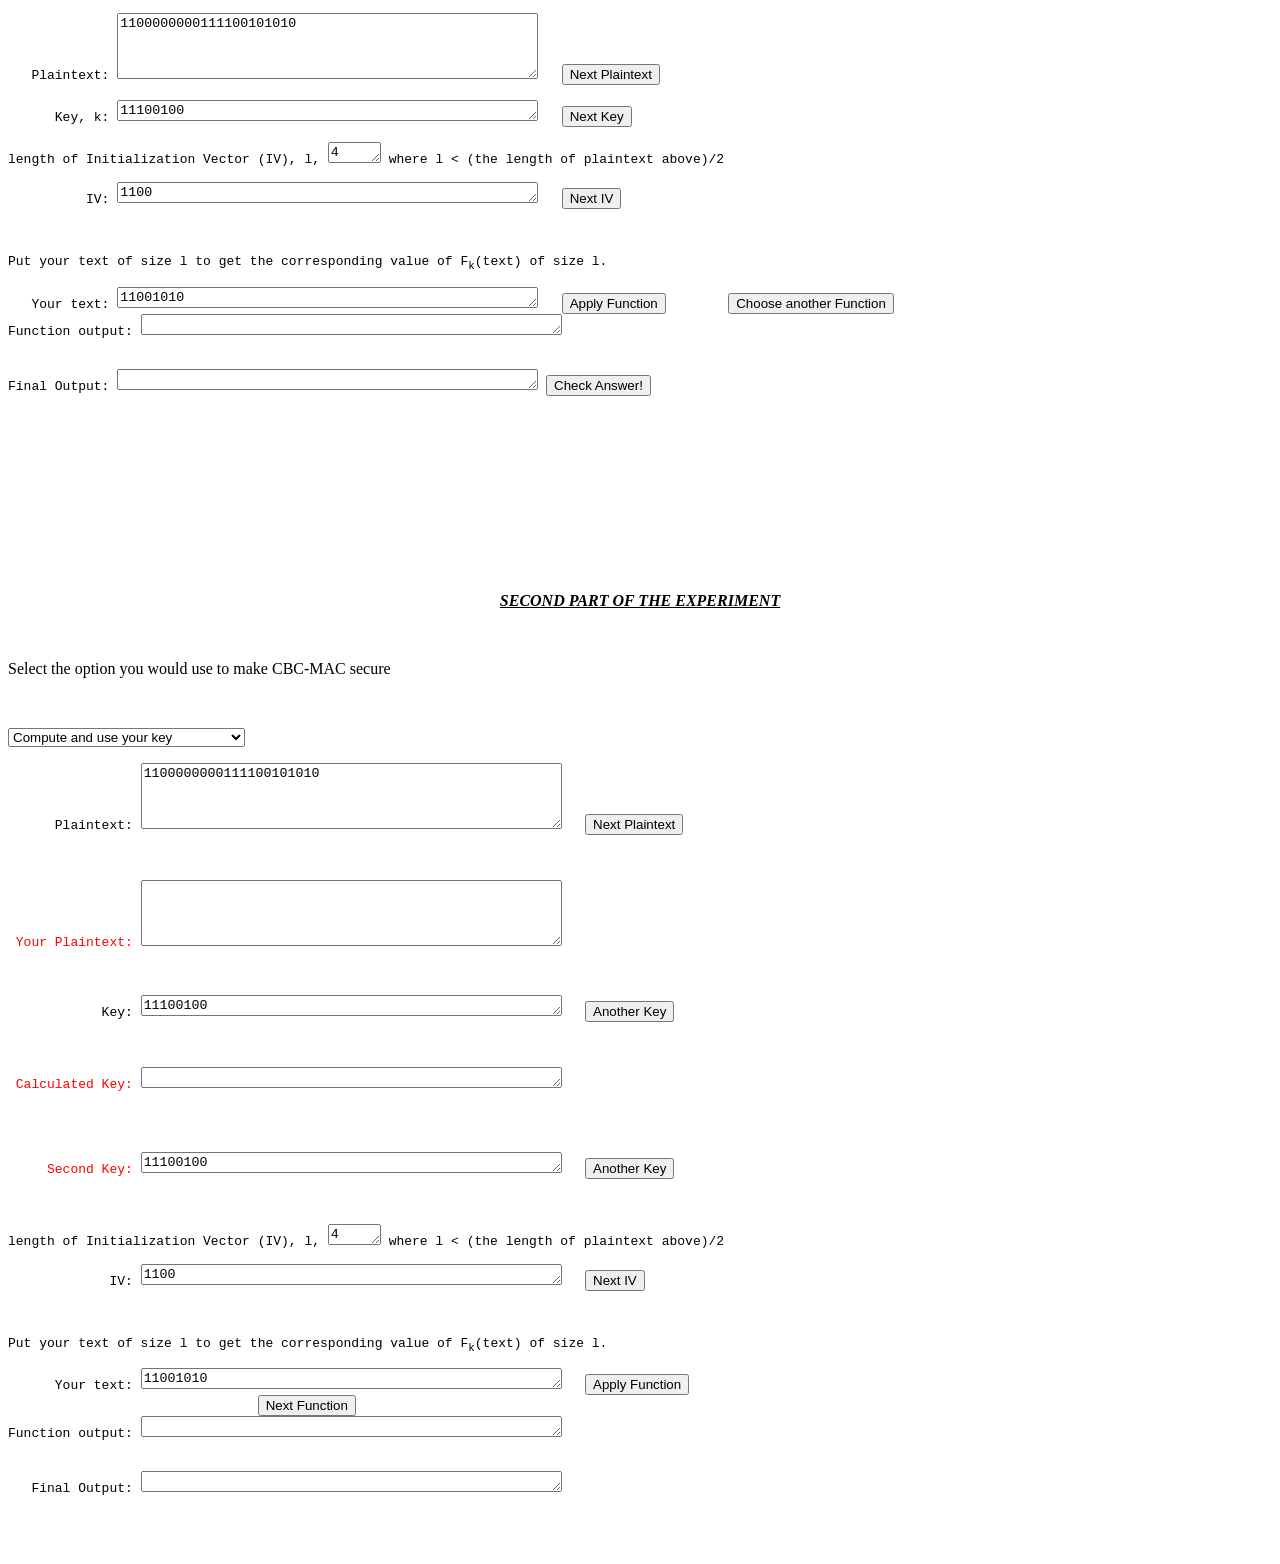
==== simulation/index.html @ 1a877407 "https://virtual-labs.github.io/virtual-labs/exp-message-authentication-codes-iiith click on the link" ====
<!DOCTYPE html>
<html>
<head>
	<!-- Add CSS at the head of HTML file -->
    <link rel="stylesheet" href="./css/main.css">
</head>
<body>
		<!-- Your code goes here-->

<div class="content" id="experiment-article-section-4-content">
                            <pre>   Plaintext: <textarea cols="50" id="plaintext" name="plaintext" readonly="readonly" rows="4">1100000000111100101010</textarea>   <input name="changePlainText" onclick="next_plain_text()" type="button" value="Next Plaintext"/> <br/>
      Key, k: <textarea cols="50" id="key" name="key" readonly="readonly" rows="1">11100100</textarea>   <input name="changeKey" onclick="next_key()" type="button" value="Next Key"/><br/>
length of Initialization Vector (IV), l, <textarea cols="4" id="l" name="l" rows="1">4</textarea> where l &lt; (the length of plaintext above)/2 <br/>
          IV: <textarea cols="50" id="iv" name="iv" readonly="readonly" rows="1">1100</textarea>   <input name="changeIV" onclick="next_IV()" type="button" value="Next IV"/><br/><br/><br/>
Put your text of size l to get the corresponding value of F<sub>k</sub>(text) of size l.<br/>
   Your text: <textarea cols="50" id="usertext" name="usertext" rows="1">11001010</textarea>   <input name="applyFunction" onclick="apply_function()" type="button" value="Apply Function"/>        <input name="nextFunction" onclick="next_function()" type="button" value="Choose another Function"/>
Function output: <textarea cols="50" id="functionvalue" name="functionvalue" readonly="readonly" rows="1"></textarea><br/><br/>
Final Output: <textarea cols="50" id="outputarea" name="output" rows="1"></textarea> <input name="checkAnswer" onclick="CheckAnswer()" type="button" value="Check Answer!"/>
<br/><br/><br/><br/><br/><br/><br/><br/><br/><br/><br/><br/></pre>
                            <p style="font-weight: bold; text-decoration: underline; font-style: italic; text-align: center;">SECOND PART OF THE EXPERIMENT</p>
                            <br/>
                            <pre></pre>
                            <p>Select the option you would use to make CBC-MAC secure </p>
                            <br/>
                            <p>
                                <select id="secureOptions" onchange="select();">
                                    <option selected="selected" value="key">Compute and use your key</option>
                                    <option value="length">Prepend the message with its length</option>
                                    <option value="keys">Two keys</option>
                                </select>
                            </p>
                            <pre>      Plaintext: <textarea cols="50" id="plaintext" name="plaintext" readonly="readonly" rows="4">1100000000111100101010</textarea>   <input name="changePlainText" onclick="next_plain_text()" type="button" value="Next Plaintext"/> <br/>
   <div id="user_message" style="color: red;">
 Your Plaintext: <textarea cols="50" id="plaintext" name="plaintext" rows="4"></textarea> <br/>
    <br/></div>
            Key: <textarea cols="50" id="key" name="key" readonly="readonly" rows="1">11100100</textarea>   <input name="changeKey" onclick="next_key()" type="button" value="Another Key"/><br/>
	<div id="userKey" style="color: red;">
 Calculated Key: <textarea cols="50" id="key" name="key" rows="1"></textarea> <br/> <br/></div>
	<div id="key_generated2" style="color: red;">
     Second Key: <textarea cols="50" id="key2" name="key2" readonly="readonly" rows="1">11100100</textarea>   <input onclick="next_key2()" type="button" value="Another Key"/><br/> <br/></div>

length of Initialization Vector (IV), l, <textarea cols="4" id="l" name="l" rows="1">4</textarea> where l &lt; (the length of plaintext above)/2 <br/>
             IV: <textarea cols="50" id="iv" name="iv" readonly="readonly" rows="1">1100</textarea>   <input name="changeIV" onclick="next_IV()" type="button" value="Next IV"/><br/><br/><br/>
Put your text of size l to get the corresponding value of F<sub>k</sub>(text) of size l.<br/>
      Your text: <textarea cols="50" id="usertext" name="usertext" rows="1">11001010</textarea>   <input name="applyFunction" onclick="apply_function()" type="button" value="Apply Function"/>
                                <input name="nextFunction" onclick="next_function()" type="button" value="Next Function"/>
Function output: <textarea cols="50" id="functionvalue" name="functionvalue" readonly="readonly" rows="1"></textarea><br/><br/>
   Final Output: <textarea cols="50" id="outputarea" name="output" rows="1"></textarea>

                <br/>
                        </div>
		
	<!-- Add JS at the bottom of HTML file --> 
        <script src="./js/main.js"></script>
<script src="../assets/js/iframeResize.js"></script></body>
</html>
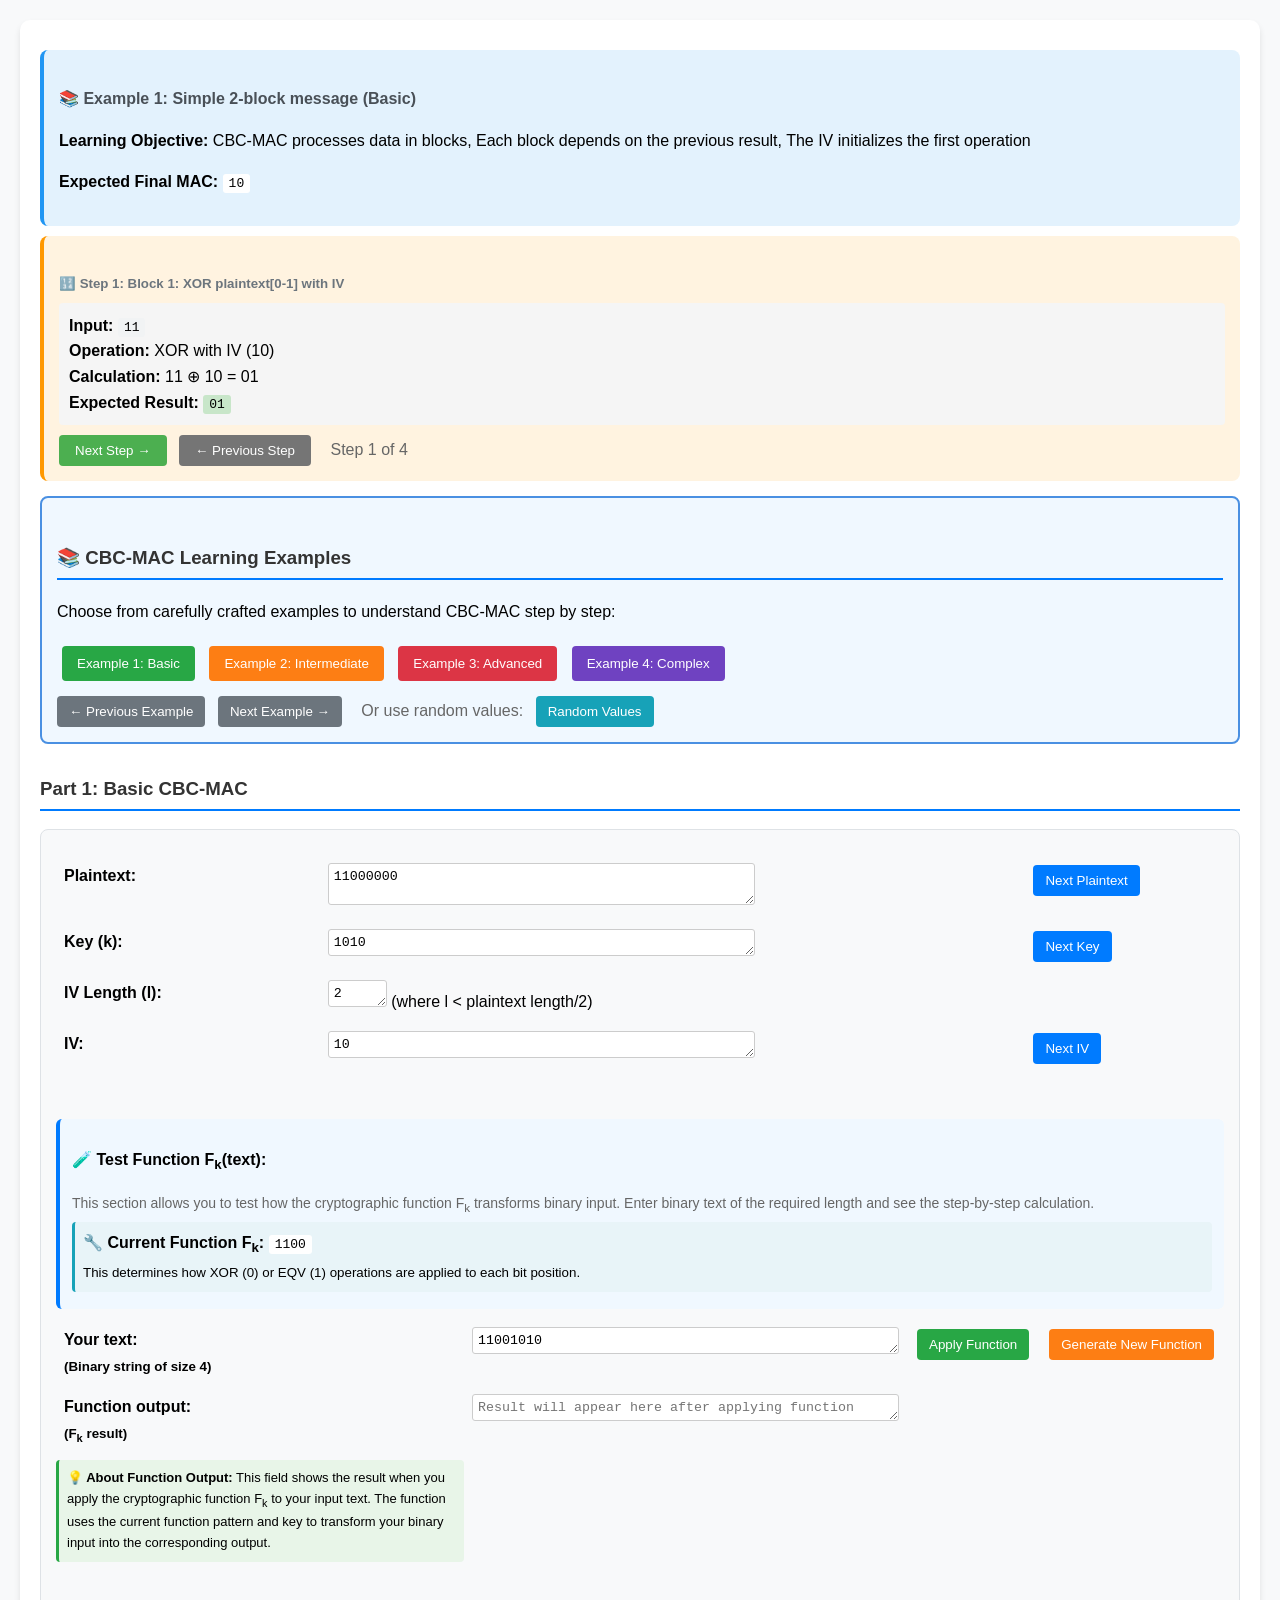
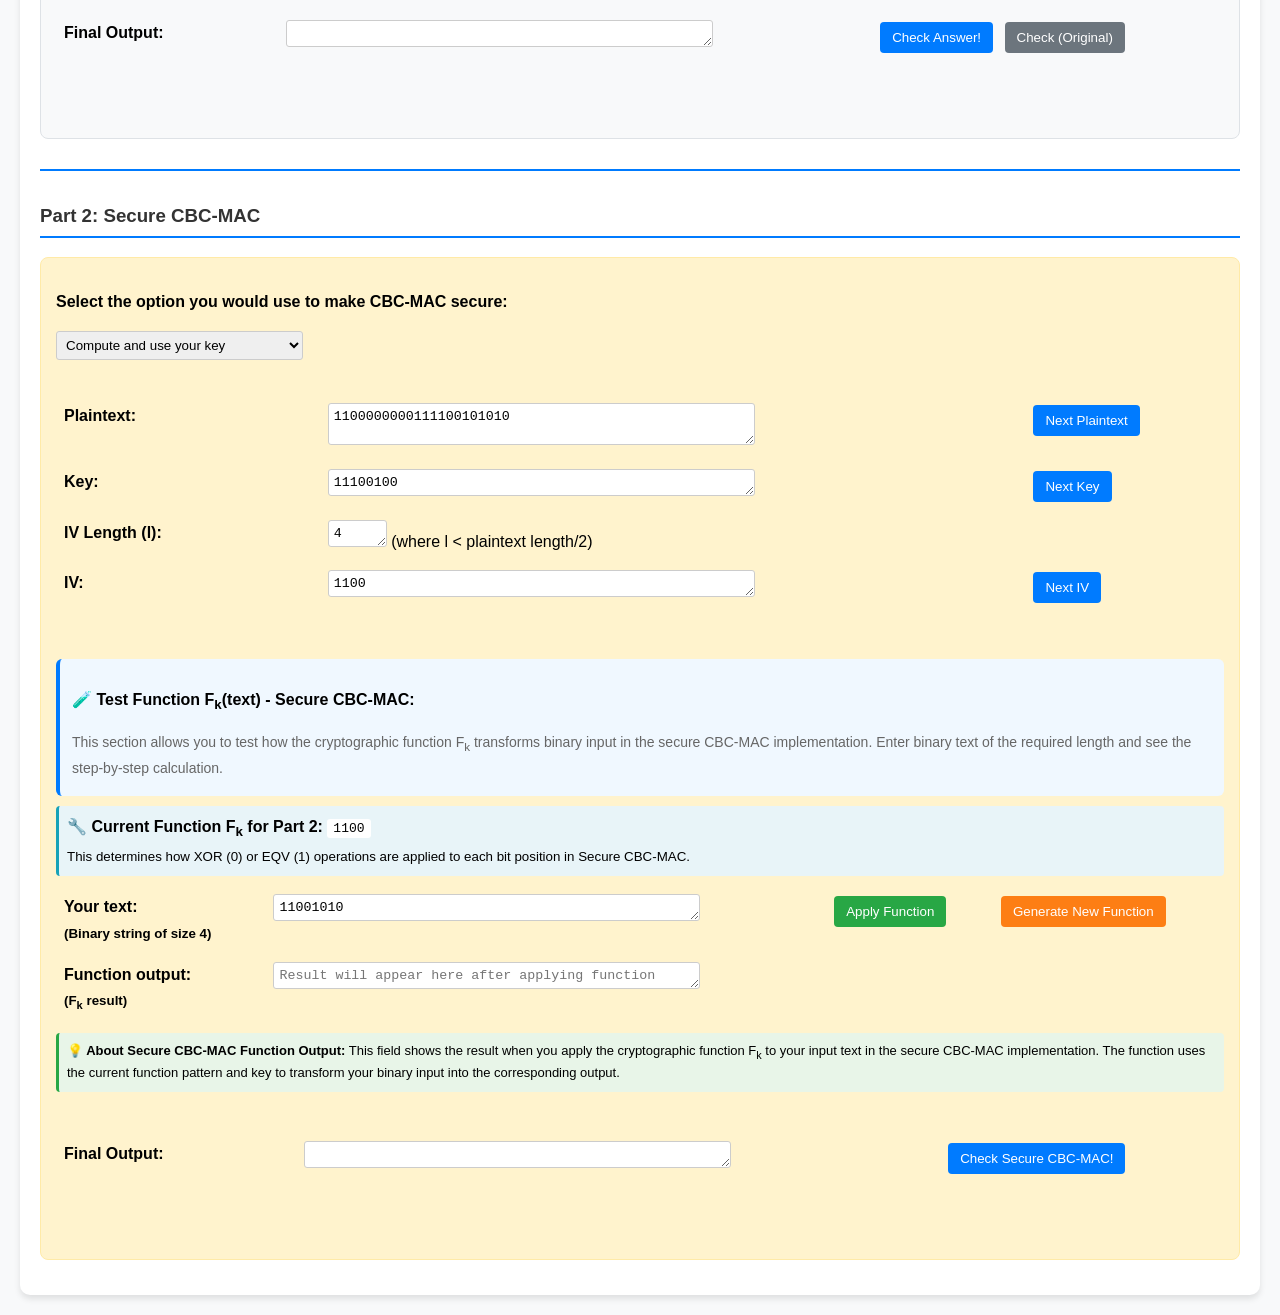
==== commit 114d7be9: "https://virtual-labs.github.io/exp-message-authentication-codes-iiith click on the link to test your" ====
--- a/simulation/index.html
+++ b/simulation/index.html
@@ -1,56 +1,600 @@
 <!DOCTYPE html>
 <html>
-<head>
-	<!-- Add CSS at the head of HTML file -->
-    <link rel="stylesheet" href="./css/main.css">
-</head>
-<body>
-		<!-- Your code goes here-->
-
-<div class="content" id="experiment-article-section-4-content">
-                            <pre>   Plaintext: <textarea cols="50" id="plaintext" name="plaintext" readonly="readonly" rows="4">1100000000111100101010</textarea>   <input name="changePlainText" onclick="next_plain_text()" type="button" value="Next Plaintext"/> <br/>
-      Key, k: <textarea cols="50" id="key" name="key" readonly="readonly" rows="1">11100100</textarea>   <input name="changeKey" onclick="next_key()" type="button" value="Next Key"/><br/>
-length of Initialization Vector (IV), l, <textarea cols="4" id="l" name="l" rows="1">4</textarea> where l &lt; (the length of plaintext above)/2 <br/>
-          IV: <textarea cols="50" id="iv" name="iv" readonly="readonly" rows="1">1100</textarea>   <input name="changeIV" onclick="next_IV()" type="button" value="Next IV"/><br/><br/><br/>
-Put your text of size l to get the corresponding value of F<sub>k</sub>(text) of size l.<br/>
-   Your text: <textarea cols="50" id="usertext" name="usertext" rows="1">11001010</textarea>   <input name="applyFunction" onclick="apply_function()" type="button" value="Apply Function"/>        <input name="nextFunction" onclick="next_function()" type="button" value="Choose another Function"/>
-Function output: <textarea cols="50" id="functionvalue" name="functionvalue" readonly="readonly" rows="1"></textarea><br/><br/>
-Final Output: <textarea cols="50" id="outputarea" name="output" rows="1"></textarea> <input name="checkAnswer" onclick="CheckAnswer()" type="button" value="Check Answer!"/>
-<br/><br/><br/><br/><br/><br/><br/><br/><br/><br/><br/><br/></pre>
-                            <p style="font-weight: bold; text-decoration: underline; font-style: italic; text-align: center;">SECOND PART OF THE EXPERIMENT</p>
-                            <br/>
-                            <pre></pre>
-                            <p>Select the option you would use to make CBC-MAC secure </p>
-                            <br/>
-                            <p>
-                                <select id="secureOptions" onchange="select();">
-                                    <option selected="selected" value="key">Compute and use your key</option>
-                                    <option value="length">Prepend the message with its length</option>
-                                    <option value="keys">Two keys</option>
-                                </select>
-                            </p>
-                            <pre>      Plaintext: <textarea cols="50" id="plaintext" name="plaintext" readonly="readonly" rows="4">1100000000111100101010</textarea>   <input name="changePlainText" onclick="next_plain_text()" type="button" value="Next Plaintext"/> <br/>
-   <div id="user_message" style="color: red;">
- Your Plaintext: <textarea cols="50" id="plaintext" name="plaintext" rows="4"></textarea> <br/>
-    <br/></div>
-            Key: <textarea cols="50" id="key" name="key" readonly="readonly" rows="1">11100100</textarea>   <input name="changeKey" onclick="next_key()" type="button" value="Another Key"/><br/>
-	<div id="userKey" style="color: red;">
- Calculated Key: <textarea cols="50" id="key" name="key" rows="1"></textarea> <br/> <br/></div>
-	<div id="key_generated2" style="color: red;">
-     Second Key: <textarea cols="50" id="key2" name="key2" readonly="readonly" rows="1">11100100</textarea>   <input onclick="next_key2()" type="button" value="Another Key"/><br/> <br/></div>
-
-length of Initialization Vector (IV), l, <textarea cols="4" id="l" name="l" rows="1">4</textarea> where l &lt; (the length of plaintext above)/2 <br/>
-             IV: <textarea cols="50" id="iv" name="iv" readonly="readonly" rows="1">1100</textarea>   <input name="changeIV" onclick="next_IV()" type="button" value="Next IV"/><br/><br/><br/>
-Put your text of size l to get the corresponding value of F<sub>k</sub>(text) of size l.<br/>
-      Your text: <textarea cols="50" id="usertext" name="usertext" rows="1">11001010</textarea>   <input name="applyFunction" onclick="apply_function()" type="button" value="Apply Function"/>
-                                <input name="nextFunction" onclick="next_function()" type="button" value="Next Function"/>
-Function output: <textarea cols="50" id="functionvalue" name="functionvalue" readonly="readonly" rows="1"></textarea><br/><br/>
-   Final Output: <textarea cols="50" id="outputarea" name="output" rows="1"></textarea>
-
-                <br/>
-                        </div>
-		
-	<!-- Add JS at the bottom of HTML file --> 
-        <script src="./js/main.js"></script>
-<script src="../assets/js/iframeResize.js"></script></body>
+  <head>
+    <!-- Add CSS at the head of HTML file -->
+    <link rel="stylesheet" href="./css/main.css" />
+  </head>
+  <body>
+    <!-- Your code goes here-->
+
+    <div class="content" id="experiment-article-section-4-content">
+      <!-- Example Selection Controls -->
+      <div
+        style="
+          background: #f0f8ff;
+          padding: 15px;
+          border-radius: 8px;
+          margin: 15px 0;
+          border: 2px solid #4a90e2;
+        "
+      >
+        <h3>📚 CBC-MAC Learning Examples</h3>
+        <p>
+          Choose from carefully crafted examples to understand CBC-MAC step by
+          step:
+        </p>
+        <div style="margin: 10px 0">
+          <button
+            onclick="loadDatasetExample(0)"
+            style="
+              background: #28a745;
+              color: white;
+              border: none;
+              padding: 10px 15px;
+              border-radius: 4px;
+              cursor: pointer;
+              margin: 5px;
+            "
+          >
+            Example 1: Basic
+          </button>
+          <button
+            onclick="loadDatasetExample(1)"
+            style="
+              background: #fd7e14;
+              color: white;
+              border: none;
+              padding: 10px 15px;
+              border-radius: 4px;
+              cursor: pointer;
+              margin: 5px;
+            "
+          >
+            Example 2: Intermediate
+          </button>
+          <button
+            onclick="loadDatasetExample(2)"
+            style="
+              background: #dc3545;
+              color: white;
+              border: none;
+              padding: 10px 15px;
+              border-radius: 4px;
+              cursor: pointer;
+              margin: 5px;
+            "
+          >
+            Example 3: Advanced
+          </button>
+          <button
+            onclick="loadDatasetExample(3)"
+            style="
+              background: #6f42c1;
+              color: white;
+              border: none;
+              padding: 10px 15px;
+              border-radius: 4px;
+              cursor: pointer;
+              margin: 5px;
+            "
+          >
+            Example 4: Complex
+          </button>
+        </div>
+        <div style="margin-top: 10px">
+          <button
+            onclick="prevExample()"
+            style="
+              background: #6c757d;
+              color: white;
+              border: none;
+              padding: 8px 12px;
+              border-radius: 4px;
+              cursor: pointer;
+            "
+          >
+            ← Previous Example
+          </button>
+          <button
+            onclick="nextExample()"
+            style="
+              background: #6c757d;
+              color: white;
+              border: none;
+              padding: 8px 12px;
+              border-radius: 4px;
+              cursor: pointer;
+              margin-left: 8px;
+            "
+          >
+            Next Example →
+          </button>
+          <span style="margin-left: 15px; color: #666"
+            >Or use random values:</span
+          >
+          <button
+            onclick="next_plain_text()"
+            style="
+              background: #17a2b8;
+              color: white;
+              border: none;
+              padding: 8px 12px;
+              border-radius: 4px;
+              cursor: pointer;
+              margin-left: 8px;
+            "
+          >
+            Random Values
+          </button>
+        </div>
+      </div>
+
+      <h3>Part 1: Basic CBC-MAC</h3>
+      <div
+        style="
+          background: #f8f9fa;
+          padding: 15px;
+          border-radius: 8px;
+          margin: 15px 0;
+        "
+      >
+        <table style="width: 100%">
+          <tr>
+            <td><strong>Plaintext:</strong></td>
+            <td>
+              <textarea
+                cols="50"
+                id="plaintext"
+                name="plaintext"
+                readonly="readonly"
+                rows="2"
+              >
+1100000000111100101010</textarea
+              >
+            </td>
+            <td>
+              <input
+                name="changePlainText"
+                onclick="next_plain_text()"
+                type="button"
+                value="Next Plaintext"
+              />
+            </td>
+          </tr>
+          <tr>
+            <td><strong>Key (k):</strong></td>
+            <td>
+              <textarea
+                cols="50"
+                id="key"
+                name="key"
+                readonly="readonly"
+                rows="1"
+              >
+11100100</textarea
+              >
+            </td>
+            <td>
+              <input
+                name="changeKey"
+                onclick="next_key()"
+                type="button"
+                value="Next Key"
+              />
+            </td>
+          </tr>
+          <tr>
+            <td><strong>IV Length (l):</strong></td>
+            <td>
+              <textarea cols="4" id="l" name="l" rows="1">4</textarea> (where l
+              &lt; plaintext length/2)
+            </td>
+            <td></td>
+          </tr>
+          <tr>
+            <td><strong>IV:</strong></td>
+            <td>
+              <textarea
+                cols="50"
+                id="iv"
+                name="iv"
+                readonly="readonly"
+                rows="1"
+              >
+1100</textarea
+              >
+            </td>
+            <td>
+              <input
+                name="changeIV"
+                onclick="next_IV()"
+                type="button"
+                value="Next IV"
+              />
+            </td>
+          </tr>
+        </table>
+
+        <br />
+        <div
+          style="
+            background: #f0f8ff;
+            padding: 12px;
+            border-radius: 6px;
+            border-left: 4px solid #007bff;
+            margin: 10px 0;
+          "
+        >
+          <p><strong>🧪 Test Function F<sub>k</sub>(text):</strong></p>
+          <p style="font-size: 14px; color: #666; margin: 5px 0">
+            This section allows you to test how the cryptographic function F<sub
+              >k</sub
+            >
+            transforms binary input. Enter binary text of the required length
+            and see the step-by-step calculation.
+          </p>
+        </div>
+        <table style="width: 100%">
+          <tr>
+            <td>
+              <strong>Your text:</strong><br /><small
+                >(Binary string of size
+                <span id="required-length">2</span>)</small
+              >
+            </td>
+            <td>
+              <textarea
+                cols="50"
+                id="usertext"
+                name="usertext"
+                rows="1"
+                placeholder="Enter binary digits (0s and 1s only)"
+              >
+11001010</textarea
+              >
+            </td>
+            <td>
+              <input
+                name="applyFunction"
+                onclick="apply_function()"
+                type="button"
+                value="Apply Function"
+                style="background: #28a745"
+              />
+            </td>
+            <td>
+              <input
+                name="nextFunction"
+                onclick="next_function()"
+                type="button"
+                value="Generate New Function"
+                style="background: #fd7e14"
+              />
+            </td>
+          </tr>
+          <tr>
+            <td>
+              <strong>Function output:</strong><br /><small
+                >(F<sub>k</sub> result)</small
+              >
+            </td>
+            <td>
+              <textarea
+                cols="50"
+                id="functionvalue"
+                name="functionvalue"
+                readonly="readonly"
+                rows="1"
+                placeholder="Result will appear here after applying function"
+              ></textarea>
+            </td>
+            <td></td>
+            <td></td>
+          </tr>
+        </table>
+
+        <br />
+        <table style="width: 100%">
+          <tr>
+            <td><strong>Final Output:</strong></td>
+            <td>
+              <textarea
+                cols="50"
+                id="outputarea"
+                name="output"
+                rows="1"
+              ></textarea>
+            </td>
+            <td>
+              <input
+                name="checkAnswer"
+                onclick="CheckAnswerWithDataset()"
+                type="button"
+                value="Check Answer!"
+              />
+              <input
+                name="checkOriginal"
+                onclick="CheckAnswer()"
+                type="button"
+                value="Check (Original)"
+                style="background: #6c757d; margin-left: 5px"
+              />
+            </td>
+          </tr>
+        </table>
+
+        <div
+          id="notification"
+          style="
+            padding: 10px;
+            margin: 10px 0;
+            font-weight: bold;
+            border-radius: 5px;
+            text-align: center;
+          "
+        ></div>
+      </div>
+
+      <hr />
+      <h3>Part 2: Secure CBC-MAC</h3>
+      <div
+        style="
+          background: #fff3cd;
+          padding: 15px;
+          border-radius: 8px;
+          margin: 15px 0;
+        "
+      >
+        <p>
+          <strong
+            >Select the option you would use to make CBC-MAC secure:</strong
+          >
+        </p>
+        <select id="secureOptions" onchange="select();">
+          <option selected="selected" value="key">
+            Compute and use your key
+          </option>
+          <option value="length">Prepend the message with its length</option>
+          <option value="keys">Two keys</option>
+        </select>
+
+        <br /><br />
+        <table style="width: 100%">
+          <tr>
+            <td><strong>Plaintext:</strong></td>
+            <td>
+              <textarea
+                cols="50"
+                id="plaintext2"
+                name="plaintext2"
+                readonly="readonly"
+                rows="2"
+              >
+1100000000111100101010</textarea
+              >
+            </td>
+            <td>
+              <input
+                name="changePlainText2"
+                onclick="next_plain_text_secure()"
+                type="button"
+                value="Next Plaintext"
+              />
+            </td>
+          </tr>
+          <tr>
+            <td><strong>Key:</strong></td>
+            <td>
+              <textarea
+                cols="50"
+                id="key2"
+                name="key2"
+                readonly="readonly"
+                rows="1"
+              >
+11100100</textarea
+              >
+            </td>
+            <td>
+              <input
+                name="changeKey2"
+                onclick="next_key_secure()"
+                type="button"
+                value="Next Key"
+              />
+            </td>
+          </tr>
+          <tr>
+            <td><strong>IV Length (l):</strong></td>
+            <td>
+              <textarea cols="4" id="l2" name="l2" rows="1">4</textarea> (where
+              l &lt; plaintext length/2)
+            </td>
+            <td></td>
+          </tr>
+          <tr>
+            <td><strong>IV:</strong></td>
+            <td>
+              <textarea
+                cols="50"
+                id="iv2"
+                name="iv2"
+                readonly="readonly"
+                rows="1"
+              >
+1100</textarea
+              >
+            </td>
+            <td>
+              <input
+                name="changeIV2"
+                onclick="next_IV_secure()"
+                type="button"
+                value="Next IV"
+              />
+            </td>
+          </tr>
+        </table>
+
+        <div id="user_message" style="color: red; display: none">
+          <strong>Your Plaintext:</strong>
+          <textarea
+            cols="50"
+            id="userPlaintext"
+            name="userPlaintext"
+            rows="2"
+          ></textarea
+          ><br />
+        </div>
+
+        <div id="userKey" style="color: red; display: none">
+          <strong>Calculated Key:</strong>
+          <textarea
+            cols="50"
+            id="calculatedKey"
+            name="calculatedKey"
+            rows="1"
+          ></textarea
+          ><br />
+        </div>
+
+        <div id="key_generated2" style="color: red; display: none">
+          <strong>Second Key:</strong>
+          <textarea
+            cols="50"
+            id="secondKey"
+            name="secondKey"
+            readonly="readonly"
+            rows="1"
+          >
+11100100</textarea
+          >
+          <input onclick="next_key2()" type="button" value="Next Key" /><br />
+        </div>
+
+        <br />
+        <div
+          style="
+            background: #f0f8ff;
+            padding: 12px;
+            border-radius: 6px;
+            border-left: 4px solid #007bff;
+            margin: 10px 0;
+          "
+        >
+          <p>
+            <strong
+              >🧪 Test Function F<sub>k</sub>(text) - Secure CBC-MAC:</strong
+            >
+          </p>
+          <p style="font-size: 14px; color: #666; margin: 5px 0">
+            This section allows you to test how the cryptographic function F<sub
+              >k</sub
+            >
+            transforms binary input in the secure CBC-MAC implementation. Enter
+            binary text of the required length and see the step-by-step
+            calculation.
+          </p>
+        </div>
+        <table style="width: 100%">
+          <tr>
+            <td>
+              <strong>Your text:</strong><br /><small
+                >(Binary string of size
+                <span id="required-length-secure">4</span>)</small
+              >
+            </td>
+            <td>
+              <textarea
+                cols="50"
+                id="usertext2"
+                name="usertext2"
+                rows="1"
+                placeholder="Enter binary digits (0s and 1s only)"
+              >
+11001010</textarea
+              >
+            </td>
+            <td>
+              <input
+                name="applyFunction2"
+                onclick="apply_function_secure()"
+                type="button"
+                value="Apply Function"
+                style="background: #28a745"
+              />
+            </td>
+            <td>
+              <input
+                name="nextFunction2"
+                onclick="next_function_secure()"
+                type="button"
+                value="Generate New Function"
+                style="background: #fd7e14"
+              />
+            </td>
+          </tr>
+          <tr>
+            <td>
+              <strong>Function output:</strong><br /><small
+                >(F<sub>k</sub> result)</small
+              >
+            </td>
+            <td>
+              <textarea
+                cols="50"
+                id="functionvalue2"
+                name="functionvalue2"
+                readonly="readonly"
+                rows="1"
+                placeholder="Result will appear here after applying function"
+              ></textarea>
+            </td>
+            <td></td>
+            <td></td>
+          </tr>
+        </table>
+
+        <br />
+        <table style="width: 100%">
+          <tr>
+            <td><strong>Final Output:</strong></td>
+            <td>
+              <textarea
+                cols="50"
+                id="outputarea2"
+                name="output2"
+                rows="1"
+              ></textarea>
+            </td>
+            <td>
+              <input
+                name="checkAnswer2"
+                onclick="CheckSecureAnswer()"
+                type="button"
+                value="Check Secure CBC-MAC!"
+              />
+            </td>
+          </tr>
+        </table>
+
+        <div
+          id="notification2"
+          style="
+            padding: 10px;
+            margin: 10px 0;
+            font-weight: bold;
+            border-radius: 5px;
+            text-align: center;
+          "
+        ></div>
+      </div>
+    </div>
+
+    <!-- Add JS at the bottom of HTML file -->
+    <script src="js/mobile-detection.js" type="text/javascript"></script>
+    <script src="js/main.js" type="text/javascript"></script>
+  <script src="../assets/js/iframeResize.js"></script>
+        
+        </body>
 </html>
--- a/simulation/css/main.css
+++ b/simulation/css/main.css
@@ -0,0 +1,167 @@
+/* CBC-MAC Simulation Styles */
+
+body {
+  font-family: "Segoe UI", Tahoma, Geneva, Verdana, Arial, sans-serif;
+  margin: 20px;
+  line-height: 1.6;
+  background-color: #f8f9fa;
+}
+
+.content {
+  max-width: 1200px;
+  margin: 0 auto;
+  background: white;
+  padding: 20px;
+  border-radius: 10px;
+  box-shadow: 0 4px 6px rgba(0, 0, 0, 0.1);
+}
+
+h3 {
+  color: #333;
+  border-bottom: 2px solid #007bff;
+  padding-bottom: 5px;
+  margin-top: 30px;
+}
+
+h4 {
+  color: #495057;
+  margin-bottom: 10px;
+}
+
+h5 {
+  color: #6c757d;
+  margin-bottom: 8px;
+}
+
+table {
+  border-collapse: collapse;
+  margin: 10px 0;
+}
+
+td {
+  padding: 8px;
+  vertical-align: top;
+}
+
+td:first-child {
+  font-weight: bold;
+  min-width: 150px;
+}
+
+textarea {
+  font-family: monospace;
+  border: 1px solid #ccc;
+  padding: 5px;
+  border-radius: 3px;
+}
+
+input[type="button"] {
+  background-color: #007bff;
+  color: white;
+  border: none;
+  padding: 8px 12px;
+  border-radius: 4px;
+  cursor: pointer;
+  margin: 2px;
+}
+
+input[type="button"]:hover {
+  background-color: #0056b3;
+}
+
+select {
+  padding: 5px;
+  border: 1px solid #ccc;
+  border-radius: 3px;
+}
+
+#notification,
+#notification2 {
+  min-height: 20px;
+  border-radius: 5px;
+  text-align: center;
+  font-weight: bold;
+  padding: 10px;
+  margin: 10px 0;
+  transition: all 0.3s ease;
+}
+
+/* Enhanced styling for dataset features */
+.example-button {
+  background: linear-gradient(135deg, #667eea 0%, #764ba2 100%);
+  color: white;
+  border: none;
+  padding: 12px 20px;
+  border-radius: 6px;
+  cursor: pointer;
+  margin: 5px;
+  font-weight: bold;
+  transition: transform 0.2s ease, box-shadow 0.2s ease;
+}
+
+.example-button:hover {
+  transform: translateY(-2px);
+  box-shadow: 0 4px 8px rgba(0, 0, 0, 0.2);
+}
+
+.step-highlight {
+  background: #fff3cd;
+  border: 1px solid #ffeaa7;
+  border-radius: 6px;
+  padding: 15px;
+  margin: 10px 0;
+  border-left: 4px solid #ff9800;
+  animation: fadeIn 0.5s ease;
+}
+
+.calculation-box {
+  background: #f8f9fa;
+  border: 1px solid #dee2e6;
+  border-radius: 4px;
+  padding: 12px;
+  margin: 8px 0;
+  font-family: "Courier New", monospace;
+  font-size: 14px;
+}
+
+.expected-result {
+  background: #c8e6c9;
+  color: #2e7d32;
+  padding: 4px 8px;
+  border-radius: 4px;
+  font-weight: bold;
+}
+
+@keyframes fadeIn {
+  from {
+    opacity: 0;
+    transform: translateY(10px);
+  }
+  to {
+    opacity: 1;
+    transform: translateY(0);
+  }
+}
+
+code {
+  background: #f1f3f4;
+  padding: 2px 6px;
+  border-radius: 3px;
+  font-family: "Courier New", monospace;
+  font-size: 13px;
+}
+
+/* Part-specific styling */
+div[style*="background: #f8f9fa"] {
+  border: 1px solid #dee2e6;
+}
+
+div[style*="background: #fff3cd"] {
+  border: 1px solid #ffeaa7;
+}
+
+hr {
+  border: none;
+  border-top: 2px solid #007bff;
+  margin: 30px 0;
+}
